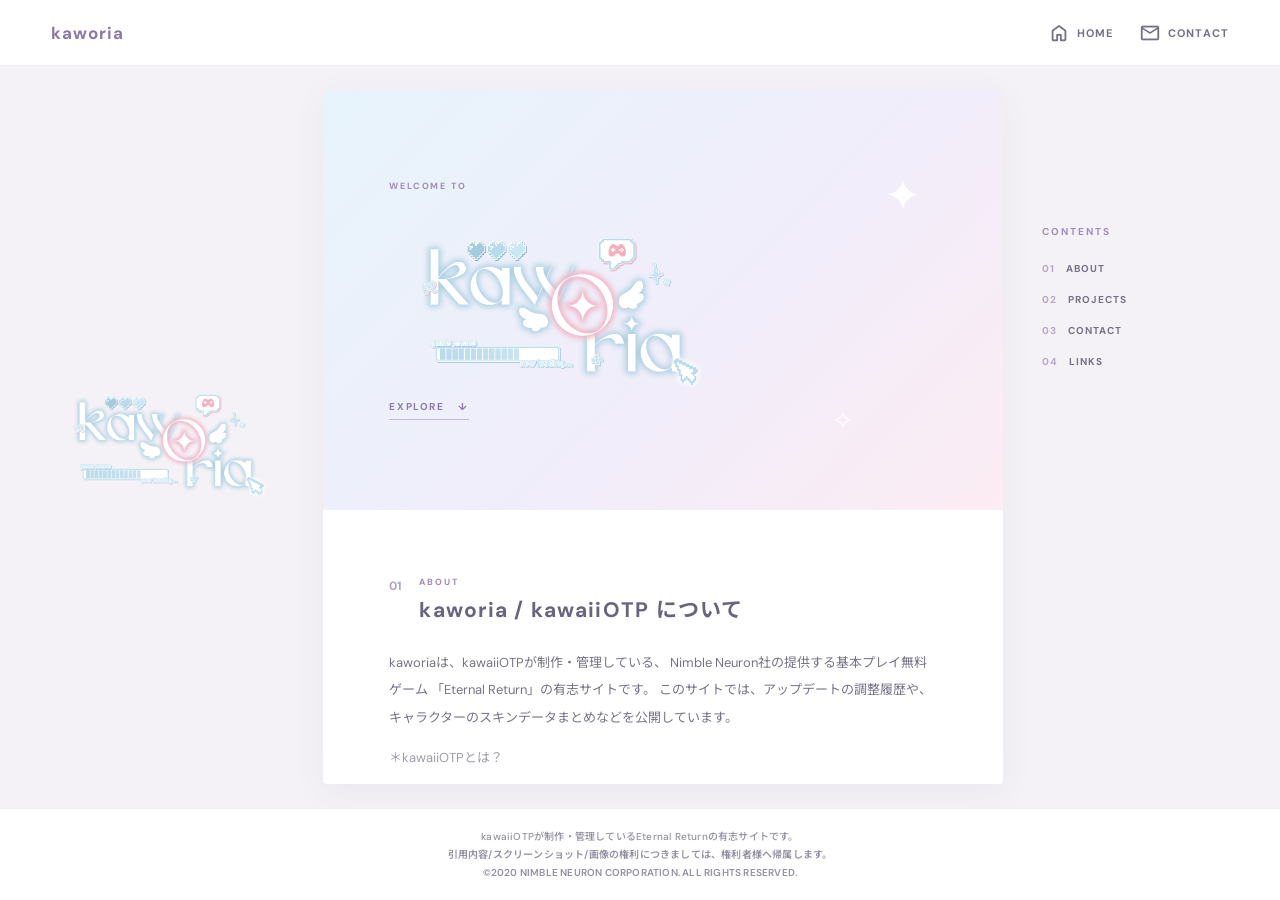
==== index.html @ 031465dd "Update index.html" ====
<!doctype html>
<html lang="ja">
<head>
  <meta charset="utf-8">
  <meta name="viewport" content="width=device-width, initial-scale=1">
  <meta name="theme-color" content="#ffffff">
  <meta name="description" content="kaworia — kawaiiOTPの作るEternal Return有志サイト。">

  <title>kaworia</title>

  <!-- Google Fonts：Material Symbols Rounded -->
  <link rel="preconnect" href="https://fonts.googleapis.com">
  <link rel="preconnect" href="https://fonts.gstatic.com" crossorigin>
  <link
    href="https://fonts.googleapis.com/css2?family=Material+Symbols+Rounded:opsz,wght,FILL,GRAD@20..48,400,0,0"
    rel="stylesheet"
  >

  <link rel="stylesheet" href="css/style.css">

  <!-- LINKS専用スタイル -->
  <style>
    .social-links {
      display: grid;
      grid-template-columns: 1fr;
      gap: 12px;
      margin-top: 24px;
    }

    .social-link {
      display: flex;
      align-items: center;
      gap: 16px;
      position: relative;
      padding: 17px 20px;
      border: 1px solid #eae4f0;
      border-radius: 13px;
      background: #fff;
      color: #625773;
      text-decoration: none;
      transition:
        transform .2s,
        box-shadow .2s,
        border-color .2s;
    }

    .social-link:hover {
      transform: translateY(-3px);
      border-color: #d7c5e7;
      box-shadow: 0 7px 20px rgba(130, 108, 155, .09);
    }

    .social-icon {
      display: flex;
      justify-content: center;
      align-items: center;
      flex-shrink: 0;
      width: 43px;
      height: 43px;
      border-radius: 12px;
      font-size: 18px;
      font-weight: 700;
      letter-spacing: -.04em;
    }

    .social-x .social-icon {
      background: #f0edf7;
      color: #6f6680;
    }

    .social-twitch .social-icon {
      background: #eee7fa;
      color: #9477c5;
    }

    .social-youtube .social-icon {
      background: #f9e9f0;
      color: #c47c9b;
    }

    .social-info {
      display: flex;
      flex-direction: column;
      gap: 3px;
      min-width: 0;
    }

    .social-name {
      font-size: 14px;
      font-weight: 600;
      color: #625773;
    }

    .social-description {
      font-size: 11px;
      color: #9991a4;
    }

    .social-arrow {
      margin-left: auto;
      color: #b2a4c3;
      font-size: 18px;
    }
  </style>
</head>

<body>

  <!-- =========================
       上部固定ヘッダー
  ========================== -->

  <header class="topbar">

    <a class="topbar-brand" href="#top" aria-label="kaworia トップ">
      kaworia
    </a>

    <nav class="top-nav" aria-label="メインナビゲーション">

      <a href="#top">
        <span class="material-symbols-rounded" aria-hidden="true">home</span>
        <span>HOME</span>
      </a>

      <a href="contact/">
        <span class="material-symbols-rounded" aria-hidden="true">mail</span>
        <span>CONTACT</span>
      </a>

    </nav>

  </header>


  <!-- =========================
       メインレイアウト
  ========================== -->

  <main class="layout" id="top">

    <!-- 左側：ロゴ -->

    <aside class="side-left" aria-label="サイトロゴ">

      <a class="logo-link" href="#top">
        <img
          src="assets/images/logo.png"
          alt="kaworia ロゴ"
          class="site-logo"
        >
      </a>

    </aside>


    <!-- =========================
         中央：スクロールコンテンツ
    ========================== -->

    <div class="content-frame" id="content-scroll">


      <!-- HERO -->

      <section class="hero section">

        <p class="eyebrow">WELCOME TO</p>

        <h1 class="hero-title">
          <img
            src="assets/images/logo.png"
            alt="kaworia"
            class="hero-logo"
          >
        </h1>

        <a class="text-link" href="#about">
          EXPLORE <span aria-hidden="true">↓</span>
        </a>

        <span class="hero-decoration decor-one" aria-hidden="true">✦</span>
        <span class="hero-decoration decor-two" aria-hidden="true">✧</span>

      </section>


      <!-- =========================
           ABOUT
      ========================== -->

      <section class="section about" id="about">

        <div class="section-heading">

          <span class="section-number">01</span>

          <div>
            <p class="eyebrow">ABOUT</p>
            <h2>kaworia / kawaiiOTP について</h2>
          </div>

        </div>

        <p class="section-text">
          kaworiaは、kawaiiOTPが制作・管理している、
          Nimble Neuron社の提供する基本プレイ無料ゲーム
          「Eternal Return」の有志サイトです。

          このサイトでは、アップデートの調整履歴や、キャラクターのスキンデータまとめなどを公開しています。
        </p>

        <div class="section-text muted">

          <p>＊kawaiiOTPとは？</p>

          <p>
            主にX（旧Twitter）にて、以下の情報を発信しています。
          </p>

          <ul class="about-list">
            <li>基本2週間ごとに行われているアップデート情報のまとめ</li>
            <li>期間限定クーポンコードのリマインド</li>
            <li>初心者向けの情報発信</li>
          </ul>

          <a
            href="https://x.com/kawaiiOTP"
            target="_blank"
            rel="noopener noreferrer"
            class="profile-link"
          >→ @kawaiiOTP</a>

        </div>

      </section>


      <!-- =========================
           PROJECTS
      ========================== -->

      <section class="section projects" id="projects">

        <div class="section-heading">

          <span class="section-number">02</span>

          <div>
            <p class="eyebrow">PROJECTS</p>
            <h2>公開しているもの</h2>
          </div>

        </div>


        <!-- げーむめも -->

        <a
          class="project-card project-blue"
          href="https://game-memo.hatenablog.jp/"
          target="_blank"
          rel="noopener noreferrer"
        >

          <span class="project-label">GAME DATABASE / GUIDE</span>

          <span class="project-title">げーむめも</span>

          <span class="project-description">
            ゲームのデータ・イベント・攻略メモ。現在、このサイトへの移行を順次行っています。
          </span>

          <span class="project-arrow" aria-hidden="true">↗</span>

        </a>


        <!-- 新規プロジェクト -->

        <div class="project-card project-pink">

          <span class="project-label">COMING SOON</span>

          <span class="project-title">ANOTHER PROJECT</span>

          <span class="project-description">
            新しい企画を準備中。
          </span>

          <span class="project-arrow" aria-hidden="true">✧</span>

        </div>

      </section>


      <!-- =========================
           CONTACT
      ========================== -->

      <section class="section contact" id="contact">

        <div class="section-heading">

          <span class="section-number">03</span>

          <div>
            <p class="eyebrow">CONTACT</p>
            <h2>お問い合わせ</h2>
          </div>

        </div>

        <p class="section-text">
          不具合・不備の報告や、リクエストなどご連絡はこちらから。
        </p>

        <a class="contact-link" href="contact/">

          <span>お問い合わせページへ</span>

          <span aria-hidden="true">↗</span>

        </a>

      </section>


      <!-- =========================
           LINKS
      ========================== -->

      <section class="section links" id="links">

        <div class="section-heading">

          <span class="section-number">04</span>

          <div>
            <p class="eyebrow">LINKS</p>
            <h2>運営者リンク</h2>
          </div>

        </div>

        <p class="section-text">
          更新情報や配信、動画はこちらから。
        </p>

        <div class="social-links">

          <!-- X -->

          <a
            class="social-link social-x"
            href="https://x.com/kawaiiOTP"
            target="_blank"
            rel="noopener noreferrer"
          >

            <span class="social-icon" aria-hidden="true">𝕏</span>

            <span class="social-info">
              <span class="social-name">X</span>
              <span class="social-description">@kawaiiOTP</span>
            </span>

            <span class="social-arrow" aria-hidden="true">↗</span>

          </a>


          <!-- Twitch -->

          <a
            class="social-link social-twitch"
            href="https://www.twitch.tv/kawaii__otp"
            target="_blank"
            rel="noopener noreferrer"
          >

            <span class="social-icon" aria-hidden="true">T</span>

            <span class="social-info">
              <span class="social-name">Twitch</span>
              <span class="social-description">Live Streaming / kawaii__otp</span>
            </span>

            <span class="social-arrow" aria-hidden="true">↗</span>

          </a>


          <!-- YouTube -->

          <a
            class="social-link social-youtube"
            href="https://www.youtube.com/@kawaiiOTP"
            target="_blank"
            rel="noopener noreferrer"
          >

            <span class="social-icon" aria-hidden="true">▶</span>

            <span class="social-info">
              <span class="social-name">YouTube</span>
              <span class="social-description">@kawaiiOTP</span>
            </span>

            <span class="social-arrow" aria-hidden="true">↗</span>

          </a>

        </div>

      </section>


      <!-- =========================
           中央コンテンツ内フッター
      ========================== -->

      <footer class="content-footer">

        <span class="footer-sparkle" aria-hidden="true">
          ✧　✦　✧
        </span>

      </footer>

    </div>


    <!-- =========================
         右側：固定目次
    ========================== -->

    <aside class="side-right">

      <p class="toc-title">CONTENTS</p>

      <nav class="toc" aria-label="ページ内目次">

        <a href="#about">
          <span>01</span> ABOUT
        </a>

        <a href="#projects">
          <span>02</span> PROJECTS
        </a>

        <a href="#contact">
          <span>03</span> CONTACT
        </a>

        <a href="#links">
          <span>04</span> LINKS
        </a>

      </nav>

    </aside>

  </main>


  <!-- =========================
       下部固定フッター帯
  ========================== -->

  <footer class="bottombar">

    <small>
      kawaiiOTPが制作・管理しているEternal Returnの有志サイトです。<br>
      <strong>引用内容/スクリーンショット/画像の権利につきましては、権利者様へ帰属します。</strong><br>
      <strong>©2020 NIMBLE NEURON CORPORATION. ALL RIGHTS RESERVED.</strong>
    </small>

  </footer>

</body>
</html>
---- css/style.css ----
@import url('https://fonts.googleapis.com/css2?family=DM+Sans:wght@400;500;600;700&family=Noto+Sans+JP:wght@400;500;600;700&display=swap');

:root {
  --ink: #55536a;
  --muted: #9290a3;
  --lavender: #a38bbd;
  --blue: #dff1fb;
  --pink: #f9e5ef;
  --line: #eeeaf2;

  --topbar-h: 66px;
  --bottombar-h: 92px;

  --side-width: minmax(170px, 1fr);
  --content-width: minmax(420px, 680px);
  --toc-width: minmax(150px, 0.8fr);
}

* {
  box-sizing: border-box;
}

html {
  scroll-behavior: smooth;
}

body {
  margin: 0;
  color: var(--ink);
  background: #f4f2f7;
  font-family: 'DM Sans', 'Noto Sans JP', sans-serif;
  overflow: hidden;
}

a {
  color: inherit;
  text-decoration: none;
}


/* =========================
   上部固定ヘッダー
========================= */

.topbar,
.bottombar {
  position: fixed;
  left: 0;
  right: 0;
  z-index: 20;

  background: rgba(255,255,255,.97);

  display: flex;
  align-items: center;
  justify-content: space-between;

  padding: 0 clamp(20px, 4vw, 64px);
}

.topbar {
  top: 0;
  height: var(--topbar-h);
  border-bottom: 1px solid #f0edf3;
}

.topbar-brand {
  color: #8c78a7;
  font-weight: 700;
  letter-spacing: .06em;
  font-size: 17px;
}

.top-nav {
  display: flex;
  align-items: center;
  gap: 26px;
}

.top-nav a {
  display: inline-flex;
  align-items: center;
  gap: 7px;

  color: #777187;
  font-size: 11px;
  font-weight: 700;
  letter-spacing: .1em;

  transition: color .2s, transform .2s;
}

.top-nav a:hover {
  color: #a184bd;
  transform: translateY(-2px);
}


/* Google Fonts アイコン */

.material-symbols-rounded {
  font-size: 22px;
  line-height: 1;

  font-variation-settings:
    'FILL' 0,
    'wght' 400,
    'GRAD' 0,
    'opsz' 24;
}


/* =========================
   下部固定フッター帯
========================= */

.bottombar {
  bottom: 0;
  min-height: var(--bottombar-h);

  justify-content: center;
  text-align: center;

  padding: 16px 20px;

  border-top: 1px solid #f0edf3;
}

.bottombar small {
  display: block;

  color: #9290a3;
  font-size: 10px;
  font-weight: 500;
  letter-spacing: .02em;
  line-height: 1.8;
}

.bottombar strong {
  font-weight: 600;
}


/* =========================
   3カラムレイアウト
========================= */

.layout {
  position: fixed;

  inset:
    var(--topbar-h)
    0
    var(--bottombar-h);

  display: grid;

  grid-template-columns:
    var(--side-width)
    var(--content-width)
    var(--toc-width);

  gap: clamp(18px, 3vw, 52px);

  justify-content: center;
  align-items: stretch;

  max-width: 1440px;
  margin: 0 auto;

  padding: 24px clamp(20px, 4vw, 64px);

  width: 100%;
  min-height: 0;
}


/* =========================
   左側：ロゴエリア
========================= */

.side-left,
.side-right {
  min-width: 0;
  display: flex;
  flex-direction: column;
}

.side-left {
  align-items: flex-start;
  justify-content: center;
}

.logo-link {
  display: block;
  width: min(100%, 260px);
}

.site-logo {
  display: block;
  width: 100%;
  height: auto;
  object-fit: contain;
}


/* =========================
   右側：目次
========================= */

.side-right {
  padding-top: 15vh;
}

.toc-title {
  margin: 0 0 24px;

  color: #a38bbd;
  font-size: 10px;
  font-weight: 700;
  letter-spacing: .2em;
}

.toc {
  display: grid;
  gap: 18px;
}

.toc a {
  color: #777187;
  font-size: 10px;
  font-weight: 700;
  letter-spacing: .1em;

  transition: color .2s, padding .2s;
}

.toc a:hover {
  color: #a38bbd;
  padding-left: 5px;
}

.toc a span {
  color: #b6a7c7;
  margin-right: 8px;
}


/* =========================
   中央コンテンツ
========================= */

.content-frame {
  min-width: 0;
  height: 100%;

  overflow-y: auto;
  overscroll-behavior: contain;

  scrollbar-width: thin;
  scrollbar-color: #d8cce3 transparent;

  background: #fff;
  border-radius: 4px;

  box-shadow: 0 8px 35px rgba(89, 75, 110, .06);
}

.content-frame::-webkit-scrollbar {
  width: 6px;
}

.content-frame::-webkit-scrollbar-thumb {
  background: #d8cce3;
  border-radius: 8px;
}


/* =========================
   共通セクション
========================= */

.section {
  padding: clamp(34px, 6vw, 66px) clamp(25px, 6vw, 66px);
}


/* =========================
   HERO
========================= */

.hero {
  min-height: 420px;

  position: relative;
  overflow: hidden;

  display: flex;
  flex-direction: column;
  justify-content: center;

  background:
    linear-gradient(
      135deg,
      #e7f4fc 0%,
      #f1edfa 58%,
      #fcecf3 100%
    );
}

.eyebrow {
  margin: 0 0 12px;

  color: #a18ab8;
  font-size: 9px;
  font-weight: 700;
  letter-spacing: .2em;
}

/* HERO内ロゴ */

.hero-title {
  margin: 0;
  padding: 0;
  line-height: 0;
}

.hero-logo {
  display: block;

  width: min(100%, 340px);
  max-height: 300px;

  height: auto;
  object-fit: contain;
  object-position: left center;

  margin: 0 0 4px;
}

.hero-lead {
  margin: 22px 0 25px;

  color: #817d92;
  font-size: 12px;
  line-height: 2.1;
}

.text-link {
  width: fit-content;

  color: #8e79a8;
  font-size: 10px;
  font-weight: 700;
  letter-spacing: .16em;

  border-bottom: 1px solid #c9b9d8;
  padding-bottom: 6px;
}

.text-link span {
  margin-left: 10px;
}

.hero-decoration {
  position: absolute;
  color: rgba(255,255,255,.9);
  pointer-events: none;
}

.decor-one {
  right: 12%;
  top: 18%;
  font-size: 45px;
}

.decor-two {
  right: 22%;
  bottom: 17%;
  font-size: 28px;
}


/* =========================
   見出し
========================= */

.section-heading {
  display: flex;
  align-items: flex-start;
  gap: 17px;
  margin-bottom: 25px;
}

.section-number {
  color: #b49fc8;
  font-size: 12px;
  font-weight: 700;
  padding-top: 2px;
}

.section-heading .eyebrow {
  margin-bottom: 5px;
}

.section-heading h2 {
  margin: 0;

  color: #69647e;
  font-size: 21px;
  letter-spacing: .06em;
}


/* =========================
   ABOUT
========================= */

.about {
  background: #fff;
}

.section-text {
  color: #777487;
  font-size: 13px;
  line-height: 2.1;
}

.muted {
  color: #a09baa;
}


/* =========================
   PROJECTS
========================= */

.projects {
  background: #fcfbfd;
}

.project-card {
  position: relative;

  display: flex;
  flex-direction: column;
  gap: 10px;

  min-height: 145px;
  padding: 24px;
  margin-top: 14px;

  border-radius: 4px;

  transition:
    transform .25s,
    box-shadow .25s;
}

.project-card:hover {
  transform: translateY(-3px);
  box-shadow: 0 9px 22px rgba(89,75,110,.08);
}

.project-blue {
  background: #e7f3fb;
}

.project-pink {
  background: #f9edf3;
}

.project-label {
  color: #9a8bad;
  font-size: 8px;
  font-weight: 700;
  letter-spacing: .16em;
}

.project-title {
  color: #6e6984;
  font-size: 23px;
  font-weight: 700;
  letter-spacing: .04em;
}

.project-description {
  color: #888397;
  font-size: 11px;
}

.project-arrow {
  position: absolute;
  right: 22px;
  bottom: 18px;

  color: #a48cba;
  font-size: 21px;
}


/* =========================
   CONTACT
========================= */

.contact {
  background: #fff;
}

.contact-link {
  display: flex;
  justify-content: space-between;
  align-items: center;

  margin-top: 22px;
  padding: 17px 19px;

  background: #f2edf7;
  color: #817092;

  font-size: 12px;
  font-weight: 600;

  transition: background .2s;
}

.contact-link:hover {
  background: #e9e0f1;
}


/* =========================
   中央コンテンツ内フッター
========================= */

.content-footer {
  display: flex;
  justify-content: center;
  align-items: center;

  padding: 35px 20px 30px;
  text-align: center;

  background: #faf9fc;
}

.footer-sparkle {
  display: block;
  width: 100%;

  color: #b9a9df;
  font-size: 18px;
  letter-spacing: 7px;
  text-align: center;
}


/* =========================
   スマートフォン
========================= */

@media (max-width: 850px) {

  :root {
    --bottombar-h: 92px;
  }

  body {
    overflow: auto;
  }

  .topbar {
    height: 60px;
    padding: 0 18px;
  }

  .bottombar {
    min-height: var(--bottombar-h);
    padding: 12px 12px;
  }

  .bottombar small {
    font-size: 8px;
    line-height: 1.7;
  }

  .layout {
    position: static;

    display: flex;
    flex-direction: column;
    gap: 0;

    padding: 60px 0 var(--bottombar-h);

    min-height: 100vh;
  }

  .side-left {
    display: none;
  }

  .side-right {
    order: -1;

    padding: 14px 18px;

    background: #fff;
    border-bottom: 1px solid var(--line);
  }

  .toc-title {
    margin: 0 0 9px;
  }

  .toc {
    display: flex;
    flex-wrap: wrap;
    gap: 12px 20px;
  }

  .toc a {
    font-size: 9px;
  }

  .content-frame {
    height: auto;
    overflow: visible;

    border-radius: 0;
    box-shadow: none;
  }

  .hero {
    min-height: 370px;
  }

  .hero-logo {
    width: min(100%, 300px);
    max-height: 150px;
  }
}


/* =========================
   小さいスマートフォン
========================= */

@media (max-width: 480px) {

  .top-nav {
    gap: 15px;
  }

  .top-nav a {
    gap: 4px;
    font-size: 9px;
  }

  .top-nav .material-symbols-rounded {
    font-size: 20px;
  }

  .section {
    padding: 38px 23px;
  }

  .hero {
    min-height: 340px;
  }

  .hero-logo {
    width: min(100%, 260px);
    max-height: 130px;
  }

  .content-footer {
    padding: 30px 15px 24px;
  }

  .footer-sparkle {
    font-size: 15px;
    letter-spacing: 4px;
  }

}

/* =========================
   ABOUT：箇条書き
========================= */

.about-list {
  margin: 8px 0 0;
  padding-left: 1.5em;

  line-height: 2.1;
}

.about-list li {
  padding-left: 3px;
}


/* =========================
   Xプロフィールリンク
========================= */

.profile-link {
  display: block;
  width: fit-content;

  margin: 14px 20px 0 auto;

  color: #8e79a8;
  text-decoration: underline;
  text-decoration-color: #c9b9d8;
  text-underline-offset: 4px;

  font-size: 12px;
  font-weight: 600;

  transition: color .2s;
}

.profile-link:hover {
  color: #b18fc9;
}
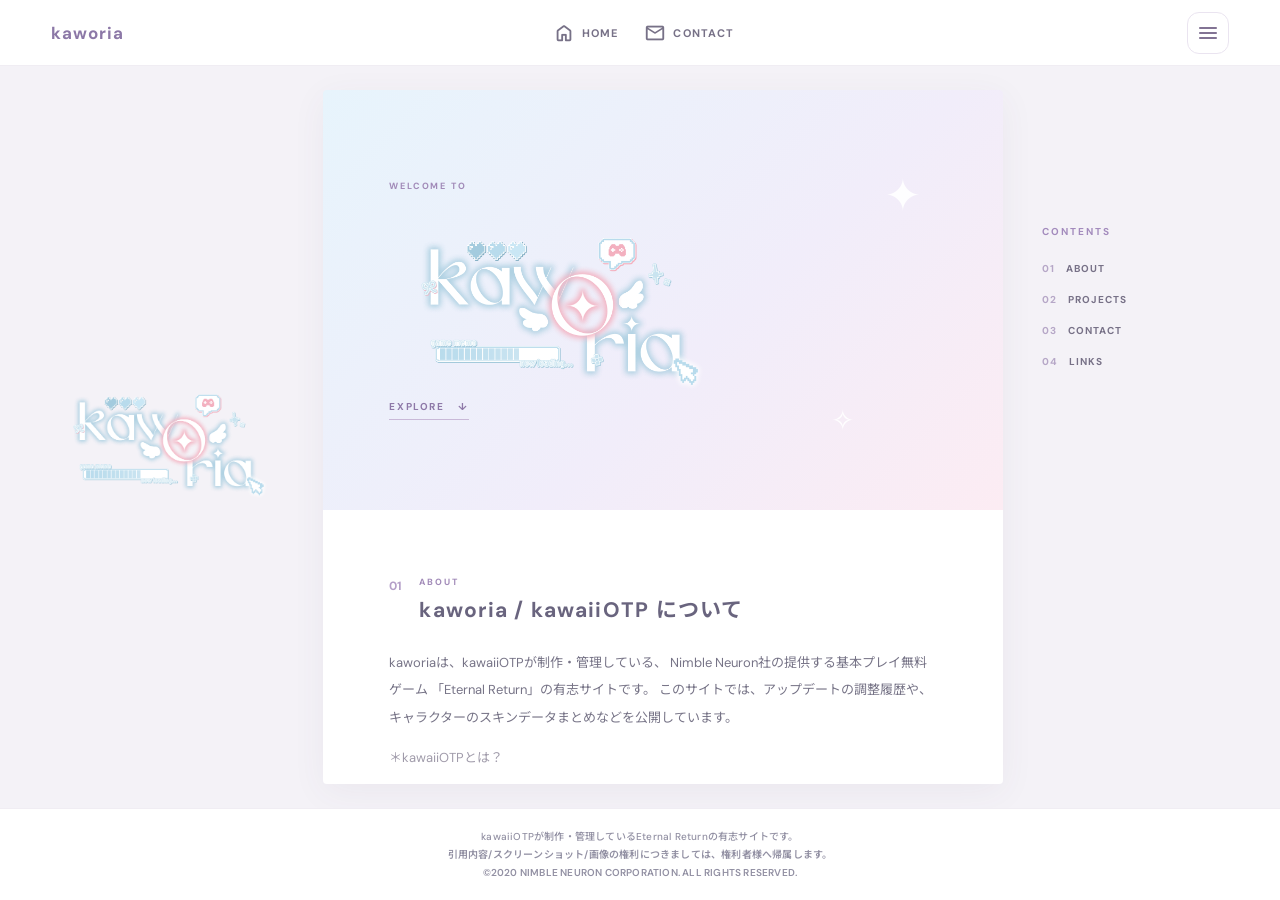
==== commit 719c1c1c: "Update index.html" ====
--- a/index.html
+++ b/index.html
@@ -9,6 +9,15 @@
 
   <title>kaworia</title>
 
+  <!-- Favicon -->
+  <link rel="icon" type="image/png" sizes="48x48" href="/assets/images/favicon.png">
+
+  <!-- iPhone / iPad -->
+  <link rel="apple-touch-icon" sizes="180x180" href="/assets/images/apple-touch-icon.png">
+
+  <!-- Android -->
+  <link rel="icon" type="image/png" sizes="192x192" href="/assets/images/android-chrome-192x192.png">
+
   <!-- Google Fonts：Material Symbols Rounded -->
   <link rel="preconnect" href="https://fonts.googleapis.com">
   <link rel="preconnect" href="https://fonts.gstatic.com" crossorigin>
@@ -17,7 +26,7 @@
     rel="stylesheet"
   >
 
-  <link rel="stylesheet" href="css/style.css">
+  <link rel="stylesheet" href="/css/style.css">
 
   <!-- LINKS専用スタイル -->
   <style>
@@ -124,7 +133,7 @@
         <span>HOME</span>
       </a>
 
-      <a href="contact/">
+      <a href="/contact/">
         <span class="material-symbols-rounded" aria-hidden="true">mail</span>
         <span>CONTACT</span>
       </a>
@@ -146,7 +155,7 @@
 
       <a class="logo-link" href="#top">
         <img
-          src="assets/images/logo.png"
+          src="/assets/images/logo.png"
           alt="kaworia ロゴ"
           class="site-logo"
         >
@@ -170,7 +179,7 @@
 
         <h1 class="hero-title">
           <img
-            src="assets/images/logo.png"
+            src="/assets/images/logo.png"
             alt="kaworia"
             class="hero-logo"
           >
@@ -277,6 +286,50 @@
         </a>
 
 
+        <!-- ERリマインド -->
+
+        <a
+          class="project-card project-pink"
+          href="https://discord.gg/BxrR5jFsE9"
+          target="_blank"
+          rel="noopener noreferrer"
+        >
+
+          <span class="project-label">DISCORD / COUPON REMINDER</span>
+
+          <span class="project-title">ERリマインド</span>
+
+          <span class="project-description">
+            Eternal Returnのクーポンコードの入力忘れを防ぐリマインドサーバー。クーポンの有効期限最終日、21時頃に通知します。
+          </span>
+
+          <span class="project-arrow" aria-hidden="true">↗</span>
+
+        </a>
+
+
+        <!-- SKIN ARCHIVE -->
+
+        <a
+          class="project-card project-blue"
+          href="https://kaworia.com/Skins/"
+          target="_blank"
+          rel="noopener noreferrer"
+        >
+
+          <span class="project-label">ETERNAL RETURN / SKIN DATABASE</span>
+
+          <span class="project-title">SKIN ARCHIVE</span>
+
+          <span class="project-description">
+            Eternal Returnの実装スキンを一覧で確認できるアーカイブ。キャラクターごとのスキン情報を掲載しています。
+          </span>
+
+          <span class="project-arrow" aria-hidden="true">↗</span>
+
+        </a>
+
+
         <!-- 新規プロジェクト -->
 
         <div class="project-card project-pink">
@@ -317,7 +370,7 @@
           不具合・不備の報告や、リクエストなどご連絡はこちらから。
         </p>
 
-        <a class="contact-link" href="contact/">
+        <a class="contact-link" href="/contact/">
 
           <span>お問い合わせページへ</span>
 
@@ -340,7 +393,7 @@
 
           <div>
             <p class="eyebrow">LINKS</p>
-            <h2>運営者リンク</h2>
+            <h2>リンク</h2>
           </div>
 
         </div>
@@ -364,7 +417,7 @@
 
             <span class="social-info">
               <span class="social-name">X</span>
-              <span class="social-description">@kawaiiOTP</span>
+              <span class="social-description">基本のお知らせはここ！</span>
             </span>
 
             <span class="social-arrow" aria-hidden="true">↗</span>
@@ -385,7 +438,7 @@
 
             <span class="social-info">
               <span class="social-name">Twitch</span>
-              <span class="social-description">Live Streaming / kawaii__otp</span>
+              <span class="social-description">EternalReturn配信 / たまにパッチノート作業配信</span>
             </span>
 
             <span class="social-arrow" aria-hidden="true">↗</span>
@@ -406,7 +459,7 @@
 
             <span class="social-info">
               <span class="social-name">YouTube</span>
-              <span class="social-description">@kawaiiOTP</span>
+              <span class="social-description">配信アーカイブ・ショート動画</span>
             </span>
 
             <span class="social-arrow" aria-hidden="true">↗</span>
@@ -480,5 +533,8 @@
 
   </footer>
 
+  <!-- 共通メニュー -->
+  <script src="/js/menu.js" defer></script>
+
 </body>
 </html>
--- a/css/style.css
+++ b/css/style.css
@@ -194,7 +194,7 @@
 
 .logo-link {
   display: block;
-  width: min(100%, 260px);
+  width: min(100%, 340px);
 }
 
 .site-logo {
@@ -686,6 +686,7 @@
 
 }
 
+
 /* =========================
    ABOUT：箇条書き
 ========================= */
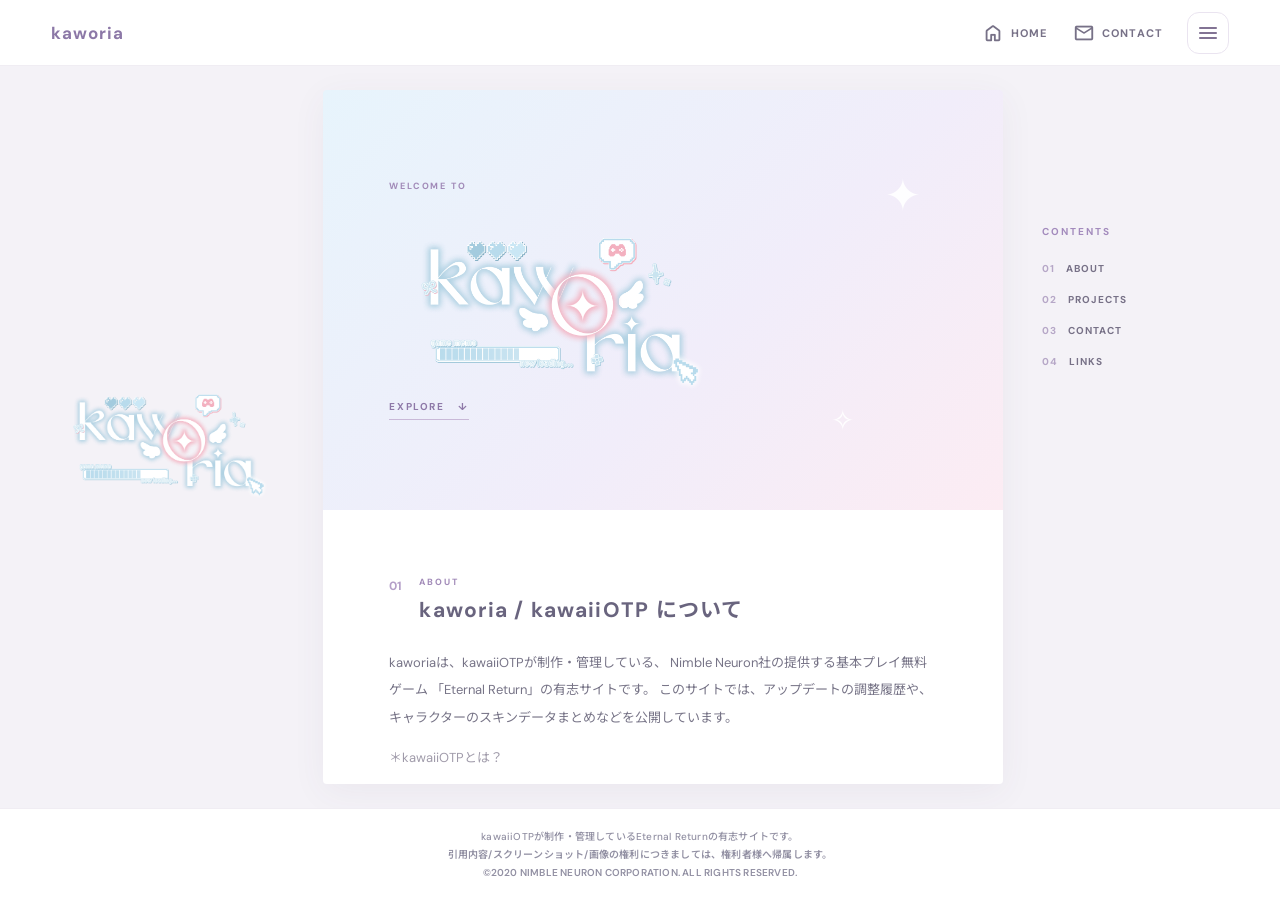
==== commit 67e3310a: "Update index.html" ====
--- a/index.html
+++ b/index.html
@@ -142,6 +142,9 @@
 
   </header>
 
+  <!-- シーズン情報カード -->
+  <div id="season-card-root"></div>
+
 
   <!-- =========================
        メインレイアウト
@@ -536,5 +539,8 @@
   <!-- 共通メニュー -->
   <script src="/js/menu.js" defer></script>
 
+  <!-- シーズン情報カード -->
+  <script src="/js/season-card.js" defer></script>
+
 </body>
 </html>
--- a/css/style.css
+++ b/css/style.css
@@ -727,3 +727,156 @@
 .profile-link:hover {
   color: #b18fc9;
 }
+/* ========================================
+   SEASON FIXED CARD
+======================================== */
+
+#season-card-root {
+  position: fixed;
+  top: calc(var(--topbar-h, 66px) + 20px);
+  right: 64px;
+  z-index: 900;
+  width: 290px;
+  pointer-events: none;
+  font-family: "DM Sans", "Noto Sans JP", sans-serif;
+}
+
+.season-card {
+  padding: 14px 16px 12px;
+  color: #55536a;
+  background: rgba(255, 255, 255, 0.96);
+  border: 1px solid #eeeaf2;
+  border-radius: 14px;
+  box-shadow: 0 6px 24px rgba(85, 83, 106, 0.10);
+  backdrop-filter: blur(10px);
+}
+
+.season-card__heading {
+  display: flex;
+  align-items: center;
+  justify-content: space-between;
+  padding-bottom: 9px;
+  border-bottom: 1px solid #eeeaf2;
+  color: #a38bbd;
+  font-size: 11px;
+  font-weight: 700;
+  letter-spacing: 0.12em;
+}
+
+.season-card__label {
+  padding: 3px 7px;
+  border-radius: 20px;
+  background: #f9e5ef;
+  color: #a38bbd;
+  font-size: 9px;
+  letter-spacing: 0.08em;
+}
+
+.season-card__main {
+  display: flex;
+  align-items: center;
+  gap: 13px;
+  padding: 12px 0 10px;
+}
+
+.season-card__image {
+  flex: 0 0 76px;
+  width: 76px;
+  height: 76px;
+  overflow: hidden;
+  display: flex;
+  align-items: center;
+  justify-content: center;
+  border-radius: 12px;
+  background: #f4f2f7;
+}
+
+.season-card__image img {
+  display: block;
+  width: 100%;
+  height: 100%;
+  object-fit: contain;
+}
+
+.season-card__count {
+  display: flex;
+  flex-direction: column;
+  gap: 2px;
+}
+
+.season-card__caption {
+  color: #9290a3;
+  font-size: 11px;
+}
+
+.season-card__count strong {
+  color: #55536a;
+  font-size: 34px;
+  font-weight: 700;
+  line-height: 1.1;
+  letter-spacing: -0.04em;
+}
+
+.season-card__count strong small {
+  margin-left: 3px;
+  font-size: 13px;
+  font-weight: 500;
+}
+
+.season-card__progress {
+  display: flex;
+  align-items: center;
+  gap: 9px;
+  color: #9290a3;
+  font-size: 10px;
+}
+
+.season-card__progress-bar {
+  flex: 1;
+  height: 5px;
+  overflow: hidden;
+  border-radius: 10px;
+  background: #f1edf5;
+}
+
+.season-card__progress-bar span {
+  display: block;
+  height: 100%;
+  border-radius: inherit;
+  background: linear-gradient(90deg, #dff1fb, #a38bbd);
+  transition: width 0.4s ease;
+}
+
+.season-card__footer {
+  display: flex;
+  justify-content: space-between;
+  gap: 8px;
+  margin-top: 10px;
+  padding-top: 9px;
+  border-top: 1px solid #eeeaf2;
+  color: #9290a3;
+  font-size: 9px;
+}
+
+/* スマートフォン */
+@media (max-width: 850px) {
+  #season-card-root {
+    top: calc(var(--topbar-h, 66px) + 12px);
+    right: 12px;
+    width: 250px;
+  }
+
+  .season-card {
+    padding: 11px 12px 10px;
+  }
+
+  .season-card__image {
+    flex-basis: 64px;
+    width: 64px;
+    height: 64px;
+  }
+
+  .season-card__count strong {
+    font-size: 29px;
+  }
+}
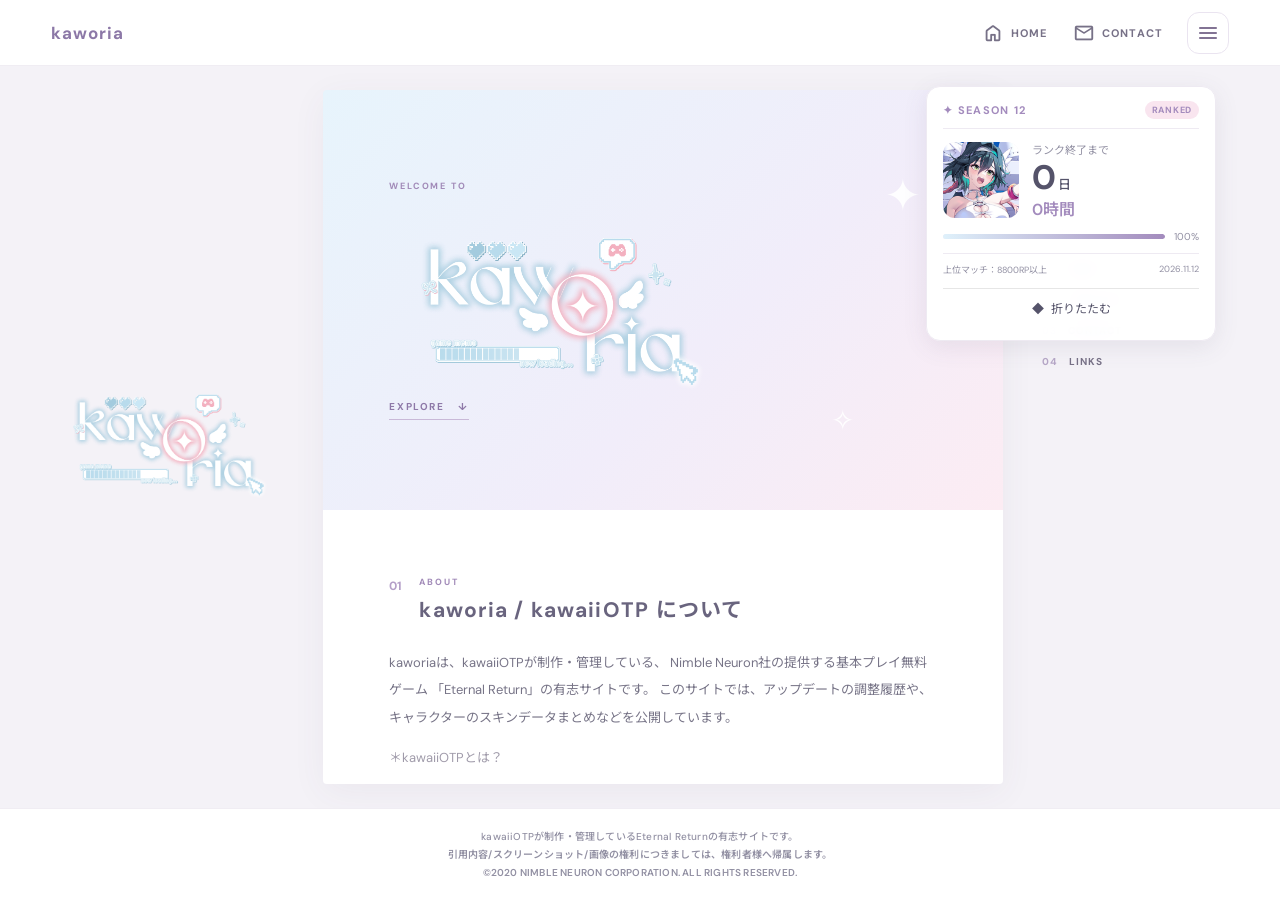
==== commit bb5e7cff: "Update index.html" ====
--- a/index.html
+++ b/index.html
@@ -293,17 +293,17 @@
 
         <a
           class="project-card project-pink"
-          href="https://discord.gg/BxrR5jFsE9"
+          href="https://kaworia.com/cood/"
           target="_blank"
           rel="noopener noreferrer"
         >
 
-          <span class="project-label">DISCORD / COUPON REMINDER</span>
-
-          <span class="project-title">ERリマインド</span>
+          <span class="project-label">COOD / EVENT REMINDER</span>
+
+          <span class="project-title">クーポン/イベントリマインド</span>
 
           <span class="project-description">
-            Eternal Returnのクーポンコードの入力忘れを防ぐリマインドサーバー。クーポンの有効期限最終日、21時頃に通知します。
+            現在使えるクーポンやイベントの一覧です！　クーポンの有効期限最終日、21時頃に通知するDiscordサーバーもあります。
           </span>
 
           <span class="project-arrow" aria-hidden="true">↗</span>
--- a/css/style.css
+++ b/css/style.css
@@ -33,6 +33,26 @@
   overflow: hidden;
 }
 
+/* ========================================
+   SKINS：スキン一覧ページのスクロール修正
+======================================== */
+
+body.skins-page {
+  overflow-x: hidden;
+  overflow-y: auto;
+}
+
+/* ========================================
+   RANKING：ランキングページのスクロール修正
+======================================== */
+
+body.ranking-page {
+  overflow-x: hidden;
+  overflow-y: auto;
+}
+
+/* リンク */
+
 a {
   color: inherit;
   text-decoration: none;
@@ -727,6 +747,8 @@
 .profile-link:hover {
   color: #b18fc9;
 }
+
+
 /* ========================================
    SEASON FIXED CARD
 ======================================== */
@@ -737,11 +759,15 @@
   right: 64px;
   z-index: 900;
   width: 290px;
-  pointer-events: none;
+
+  /* クリック・タップ操作を有効化 */
+  pointer-events: auto;
+
   font-family: "DM Sans", "Noto Sans JP", sans-serif;
 }
 
 .season-card {
+  position: relative;
   padding: 14px 16px 12px;
   color: #55536a;
   background: rgba(255, 255, 255, 0.96);
@@ -858,8 +884,107 @@
   font-size: 9px;
 }
 
-/* スマートフォン */
+
+/* ========================================
+   SEASON CARD：折りたたみ機能
+======================================== */
+
+#season-card-root .season-card__body {
+  display: grid;
+  grid-template-rows: 1fr;
+  opacity: 1;
+
+  transition:
+    grid-template-rows .3s ease,
+    opacity .3s ease;
+}
+
+#season-card-root .season-card__body-inner {
+  min-height: 0;
+  overflow: hidden;
+}
+
+#season-card-root .season-card.is-collapsed .season-card__body {
+  grid-template-rows: 0fr;
+  opacity: 0;
+}
+
+#season-card-root .season-card__compact {
+  display: none;
+  align-items: center;
+  justify-content: center;
+  gap: 12px;
+  padding: 12px 8px 4px;
+  font-size: 13px;
+}
+
+#season-card-root .season-card.is-collapsed .season-card__compact {
+  display: flex;
+}
+
+#season-card-root .season-card__compact strong {
+  font-size: 18px;
+}
+
+#season-card-root .season-card__collapse-button {
+  position: relative;
+  z-index: 10;
+
+  display: flex;
+  align-items: center;
+  justify-content: center;
+  gap: 7px;
+
+  width: 100%;
+  min-height: 40px;
+
+  margin-top: 12px;
+  padding: 10px;
+
+  border: none;
+  border-top: 1px solid rgba(128, 128, 128, .2);
+
+  background: transparent;
+  color: inherit;
+
+  font-family: inherit;
+  font-size: 12px;
+
+  cursor: pointer;
+  pointer-events: auto;
+  touch-action: manipulation;
+  user-select: none;
+  -webkit-tap-highlight-color: transparent;
+
+  transition: background .2s ease;
+}
+
+#season-card-root .season-card__collapse-button:hover {
+  background: rgba(128, 128, 128, .08);
+}
+
+#season-card-root .season-card__collapse-button:focus-visible {
+  outline: 2px solid #a38bbd;
+  outline-offset: -3px;
+  border-radius: 5px;
+}
+
+#season-card-root .season-card__collapse-icon {
+  display: inline-block;
+  transition: transform .3s ease;
+}
+
+#season-card-root .season-card.is-collapsed .season-card__collapse-icon {
+  transform: rotate(180deg);
+}
+
+
+/* =========================
+   シーズンカード：スマートフォン
+========================= */
+
 @media (max-width: 850px) {
+
   #season-card-root {
     top: calc(var(--topbar-h, 66px) + 12px);
     right: 12px;
@@ -879,4 +1004,32 @@
   .season-card__count strong {
     font-size: 29px;
   }
-}
+
+}
+
+
+/* =========================
+   残り時間表示
+========================= */
+
+.season-card__hours {
+  color: #a38bbd;
+  font-size: 16px;
+  font-weight: 600;
+  line-height: 1.2;
+  margin-top: 2px;
+}
+
+
+/* =========================
+   アニメーション軽減設定
+========================= */
+
+@media (prefers-reduced-motion: reduce) {
+
+  #season-card-root .season-card__body,
+  #season-card-root .season-card__collapse-icon {
+    transition: none;
+  }
+
+}
